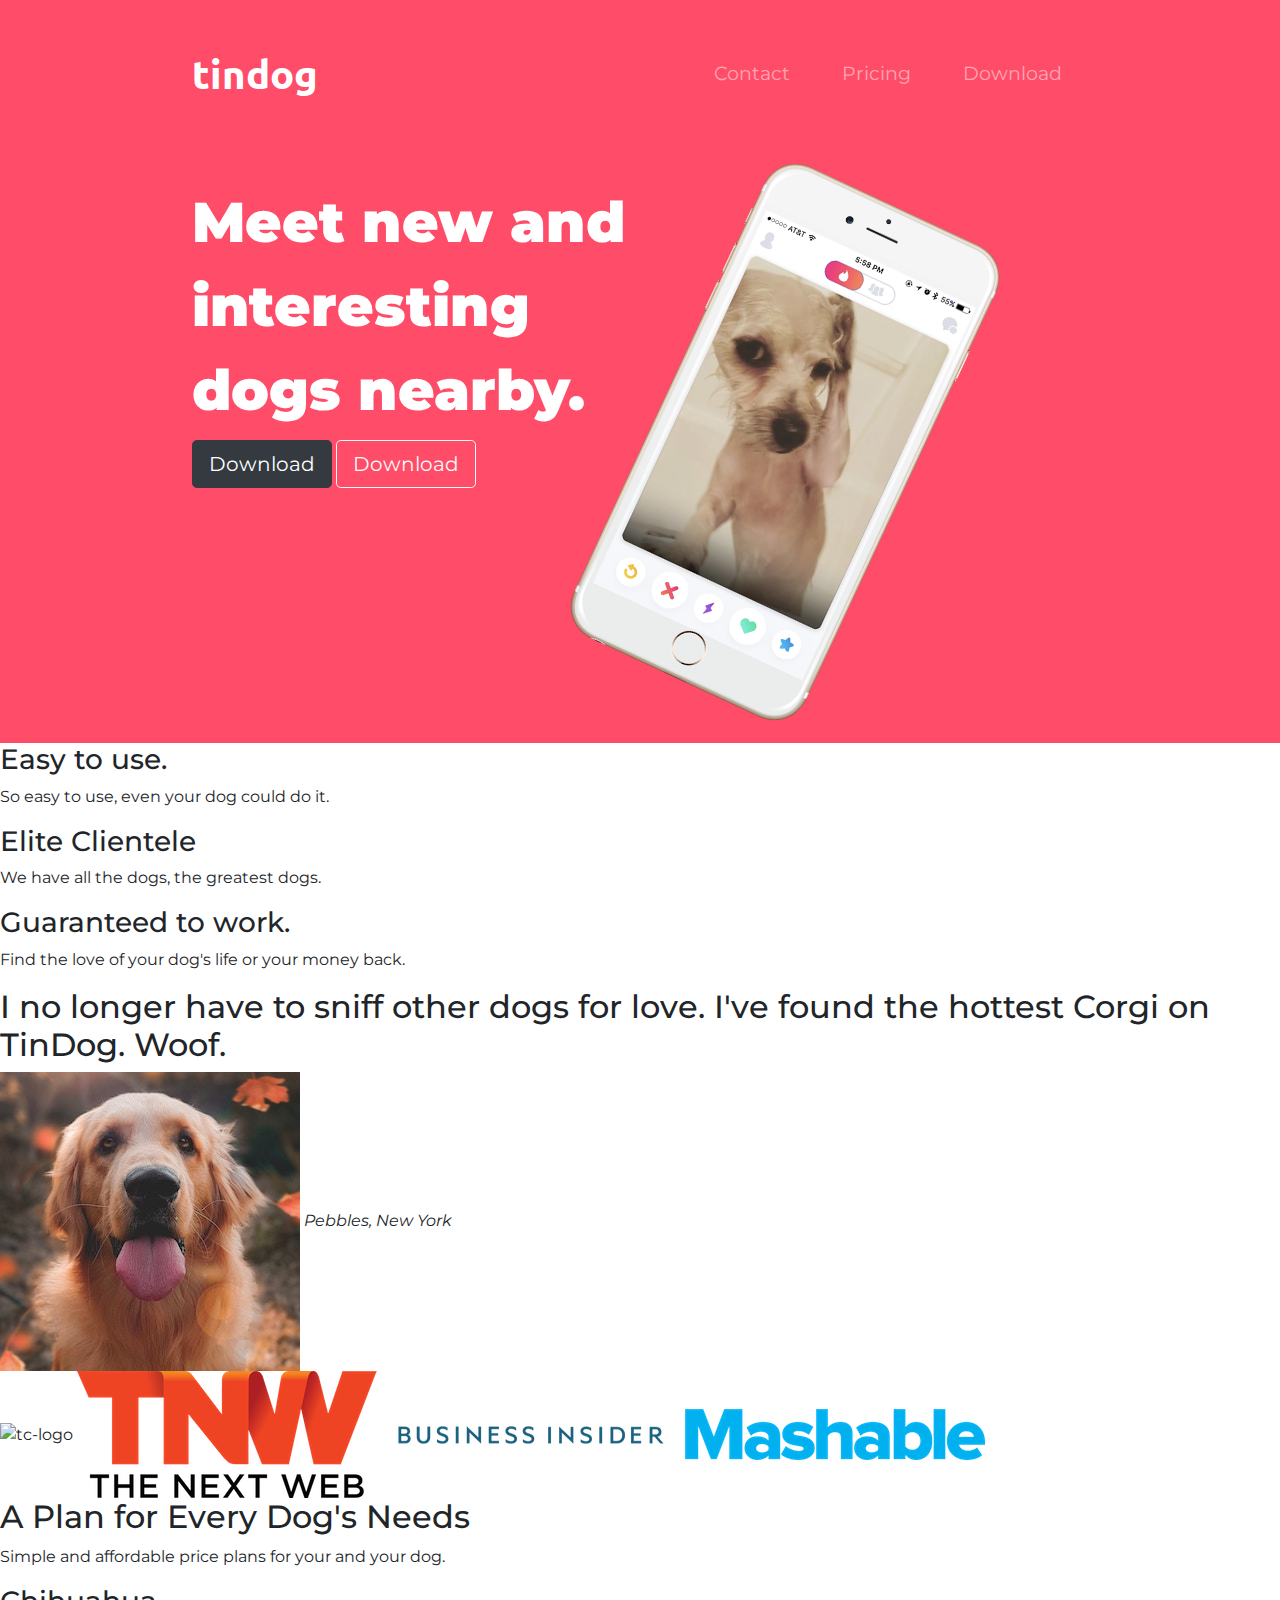
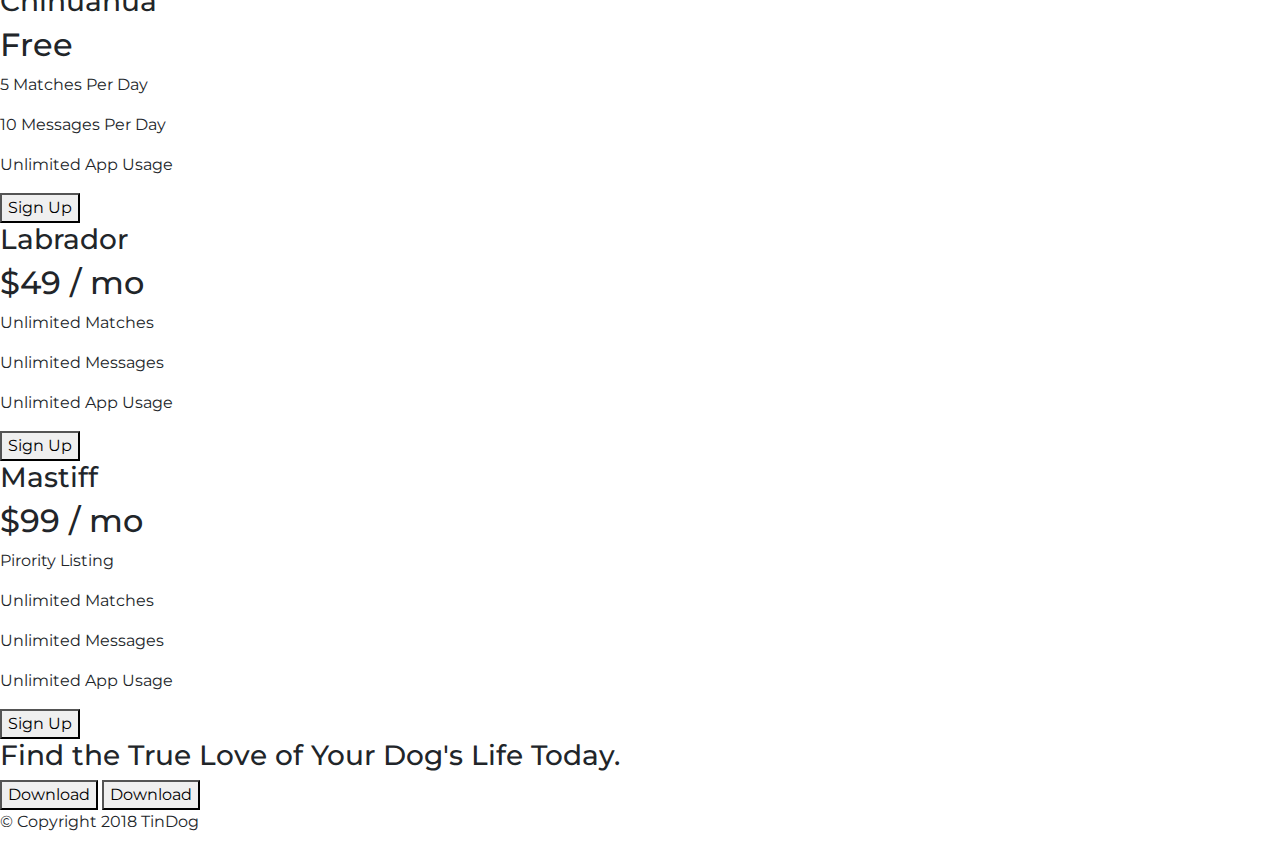
==== tindog/index.html @ 94c79034 "First commit for the tindog site using Bootstrap framework" ====
<!DOCTYPE html>
<html>

<head>
  <meta charset="utf-8">
  <title>TinDog</title>

  <!-- Stylesheets -->
  <link rel="stylesheet" href="https://maxcdn.bootstrapcdn.com/bootstrap/4.0.0/css/bootstrap.min.css" integrity="sha384-Gn5384xqQ1aoWXA+058RXPxPg6fy4IWvTNh0E263XmFcJlSAwiGgFAW/dAiS6JXm" crossorigin="anonymous">
  <script src="https://kit.fontawesome.com/a4118ad609.js" crossorigin="anonymous"></script>
  <link rel="stylesheet" href="css/styles.css">
  <link rel="preconnect" href="https://fonts.googleapis.com">
  <link rel="preconnect" href="https://fonts.gstatic.com" crossorigin>
  <link href="https://fonts.googleapis.com/css2?family=Montserrat:wght@100;400;900&family=Ubuntu:wght@300;500&display=swap" rel="stylesheet">

  <!-- Scripts -->
  <script src="https://code.jquery.com/jquery-3.2.1.slim.min.js" integrity="sha384-KJ3o2DKtIkvYIK3UENzmM7KCkRr/rE9/Qpg6aAZGJwFDMVNA/GpGFF93hXpG5KkN" crossorigin="anonymous"></script>
  <script src="https://cdnjs.cloudflare.com/ajax/libs/popper.js/1.12.9/umd/popper.min.js" integrity="sha384-ApNbgh9B+Y1QKtv3Rn7W3mgPxhU9K/ScQsAP7hUibX39j7fakFPskvXusvfa0b4Q" crossorigin="anonymous"></script>
  <script src="https://maxcdn.bootstrapcdn.com/bootstrap/4.0.0/js/bootstrap.min.js" integrity="sha384-JZR6Spejh4U02d8jOt6vLEHfe/JQGiRRSQQxSfFWpi1MquVdAyjUar5+76PVCmYl" crossorigin="anonymous"></script>
</head>

<body>


  <section id="title">
  <div class="container-fluid">
    <!-- Nav Bar -->
    <nav class="navbar navbar-expand-lg navbar-dark">
      <a class="navbar-brand" href="">tindog</a>
      <button class="navbar-toggler" type="button" data-toggle="collapse" data-target="#navbarSupportedContent" aria-controls="navbarSupportedContent" aria-expanded="false" aria-label="Toggle navigation">
        <span class="navbar-toggler-icon"></span>
      </button>
      <div class="collapse navbar-collapse" id="navbarSupportedContent">
        <ul class="navbar-nav ml-auto">
          <li class="nav-item">
            <a class="nav-link" href="">Contact</a>
          </li>
          <li class="nav-item">
            <a class="nav-link" href="">Pricing</a>
          </li>
          <li class="nav-item">
            <a class="nav-link" href="">Download</a>
          </li>
        </ul>
      </div>
    </nav>



    <!-- Title -->
    <div class="row">
      <div class="col-lg-6">
        <h1>Meet new and interesting dogs nearby.</h1>
        <button type="button" class="btn btn-dark btn-lg download-button"><i class="fab fa-apple"></i> Download</button>
        <button type="button" class="btn btn-outline-light btn-lg download-button"><i class="fab fa-google-play"></i> Download</button>
      </div>
      <div class="col-lg-6">
        <img class="title-img" src="images/iphone6.png" alt="iphone-mockup">
      </div>
    </div>
  </div>
</section>


  <!-- Features -->

  <section id="features">

    <h3>Easy to use.</h3>
    <p>So easy to use, even your dog could do it.</p>

    <h3>Elite Clientele</h3>
    <p>We have all the dogs, the greatest dogs.</p>

    <h3>Guaranteed to work.</h3>
    <p>Find the love of your dog's life or your money back.</p>

  </section>


  <!-- Testimonials -->

  <section id="testimonials">

    <h2>I no longer have to sniff other dogs for love. I've found the hottest Corgi on TinDog. Woof.</h2>
    <img src="images/dog-img.jpg" alt="dog-profile">
    <em>Pebbles, New York</em>

    <!-- <h2 class="testimonial-text">My dog used to be so lonely, but with TinDog's help, they've found the love of their life. I think.</h2>
    <img class="testimonial-image" src="images/lady-img.jpg" alt="lady-profile">
    <em>Beverly, Illinois</em> -->

  </section>


  <!-- Press -->

  <section id="press">
    <img src="images/techcrunch.png" alt="tc-logo">
    <img src="images/tnw.png" alt="tnw-logo">
    <img src="images/bizinsider.png" alt="biz-insider-logo">
    <img src="images/mashable.png" alt="mashable-logo">

  </section>


  <!-- Pricing -->

  <section id="pricing">

    <h2>A Plan for Every Dog's Needs</h2>
    <p>Simple and affordable price plans for your and your dog.</p>


    <h3>Chihuahua</h3>
    <h2>Free</h2>
    <p>5 Matches Per Day</p>
    <p>10 Messages Per Day</p>
    <p>Unlimited App Usage</p>
    <button type="button">Sign Up</button>


    <h3>Labrador</h3>
    <h2>$49 / mo</h2>
    <p>Unlimited Matches</p>
    <p>Unlimited Messages</p>
    <p>Unlimited App Usage</p>
    <button type="button">Sign Up</button>


    <h3>Mastiff</h3>
    <h2>$99 / mo</h2>
    <p>Pirority Listing</p>
    <p>Unlimited Matches</p>
    <p>Unlimited Messages</p>
    <p>Unlimited App Usage</p>
    <button type="button">Sign Up</button>

  </section>


  <!-- Call to Action -->

  <section id="cta">

    <h3>Find the True Love of Your Dog's Life Today.</h3>
    <button type="button">Download</button>
    <button type="button">Download</button>

  </section>


  <!-- Footer -->

  <footer id="footer">

    <p>© Copyright 2018 TinDog</p>

  </footer>


</body>

</html>
---- tindog/css/styles.css ----
body {
  font-family: "Montserrat";
}

h1 {
  font-family: "Montserrat";
  font-size: 3.5rem;
  line-height: 1.5;
  font-weight: 900;
}

.container-fluid {
  padding: 3% 15%;
}

#title {
  background-color: #FF4C68;
  color: #fff;
}

/* Navigation Bar */
.navbar {
  padding: 0 0 4.5rem;
}

.navbar-brand {
  font-family: "Ubuntu";
  font-size: 2.5rem;
  font-weight: bold;
}

.nav-item {
  padding: 0 18px;
}

.nav-link {
  font-family: "Montserrat";
  font-weight: light;
  font-size: 1.2rem;
}

/* Download Buttons */
.download-button {
  margin: 5% 3% 5% 0;
}

/* Title Image */
.title-img {
  width: 60%;
  transform: rotate(25deg);
}
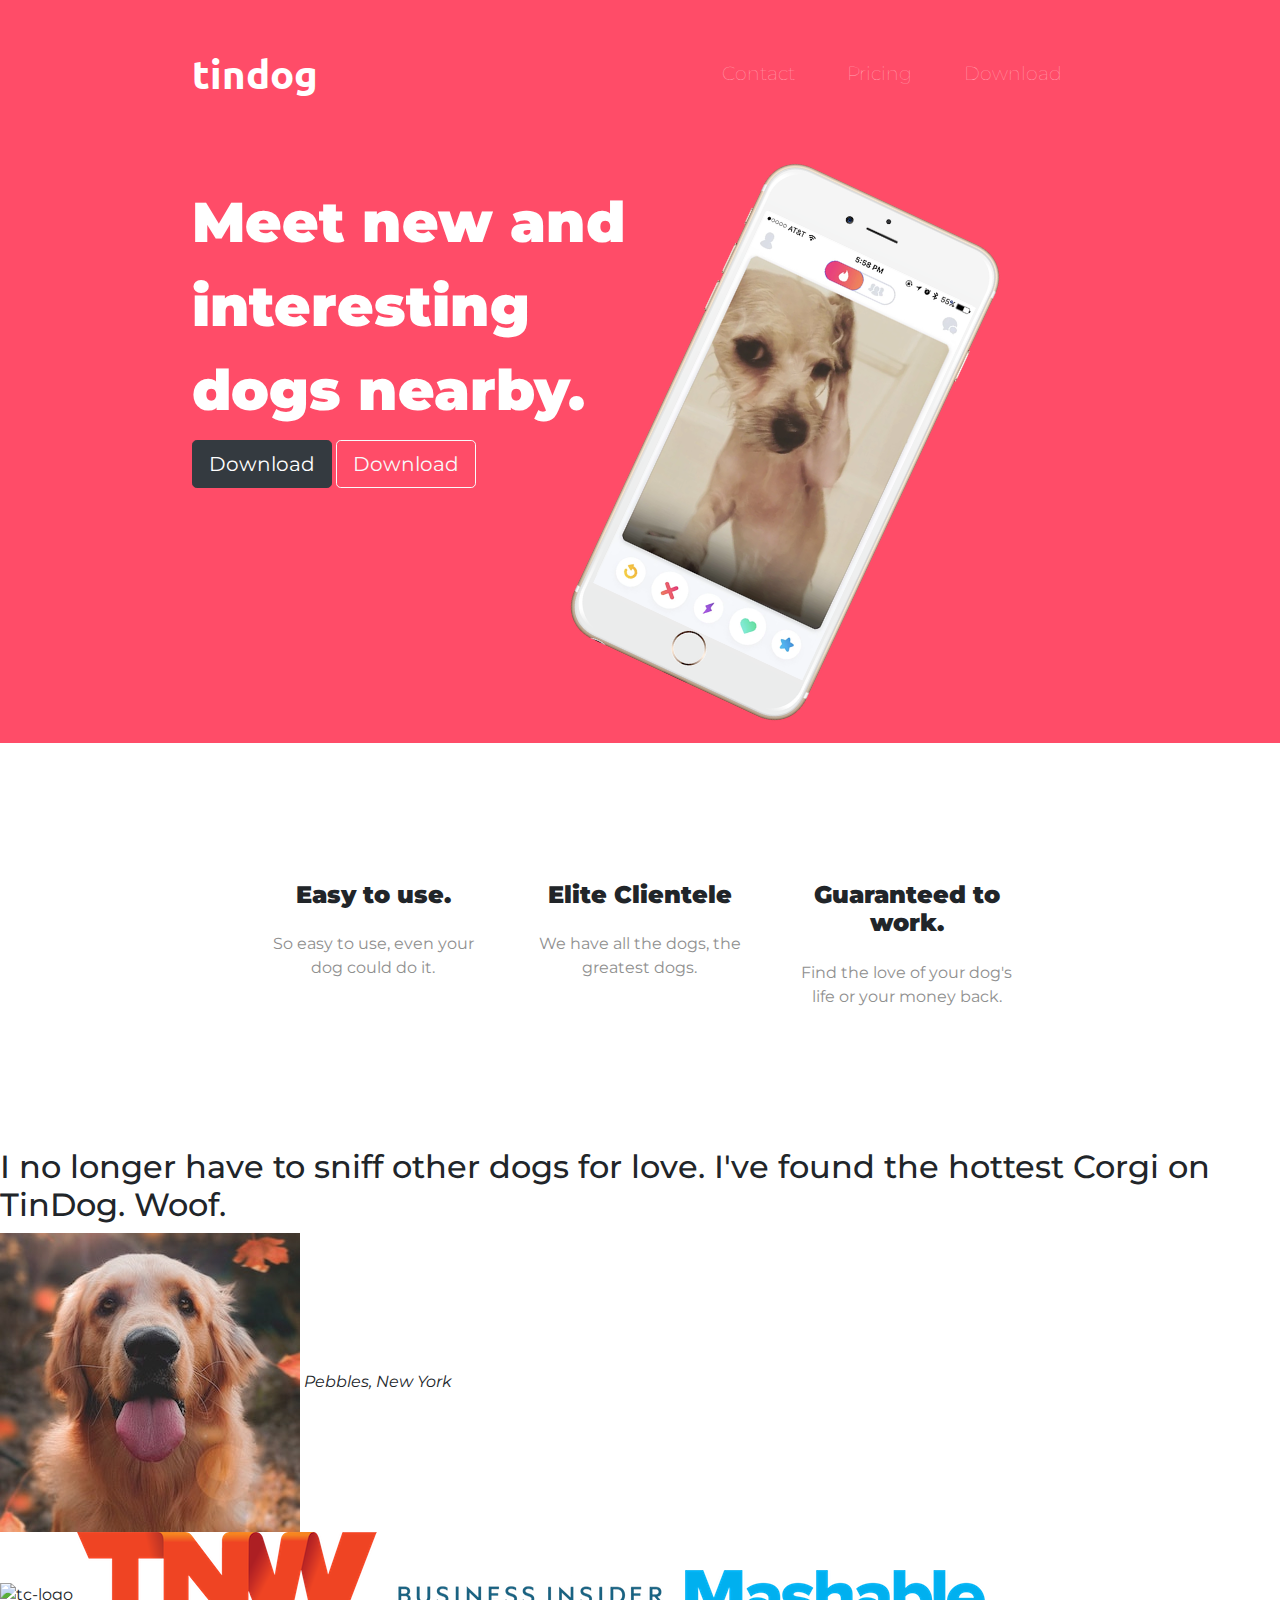
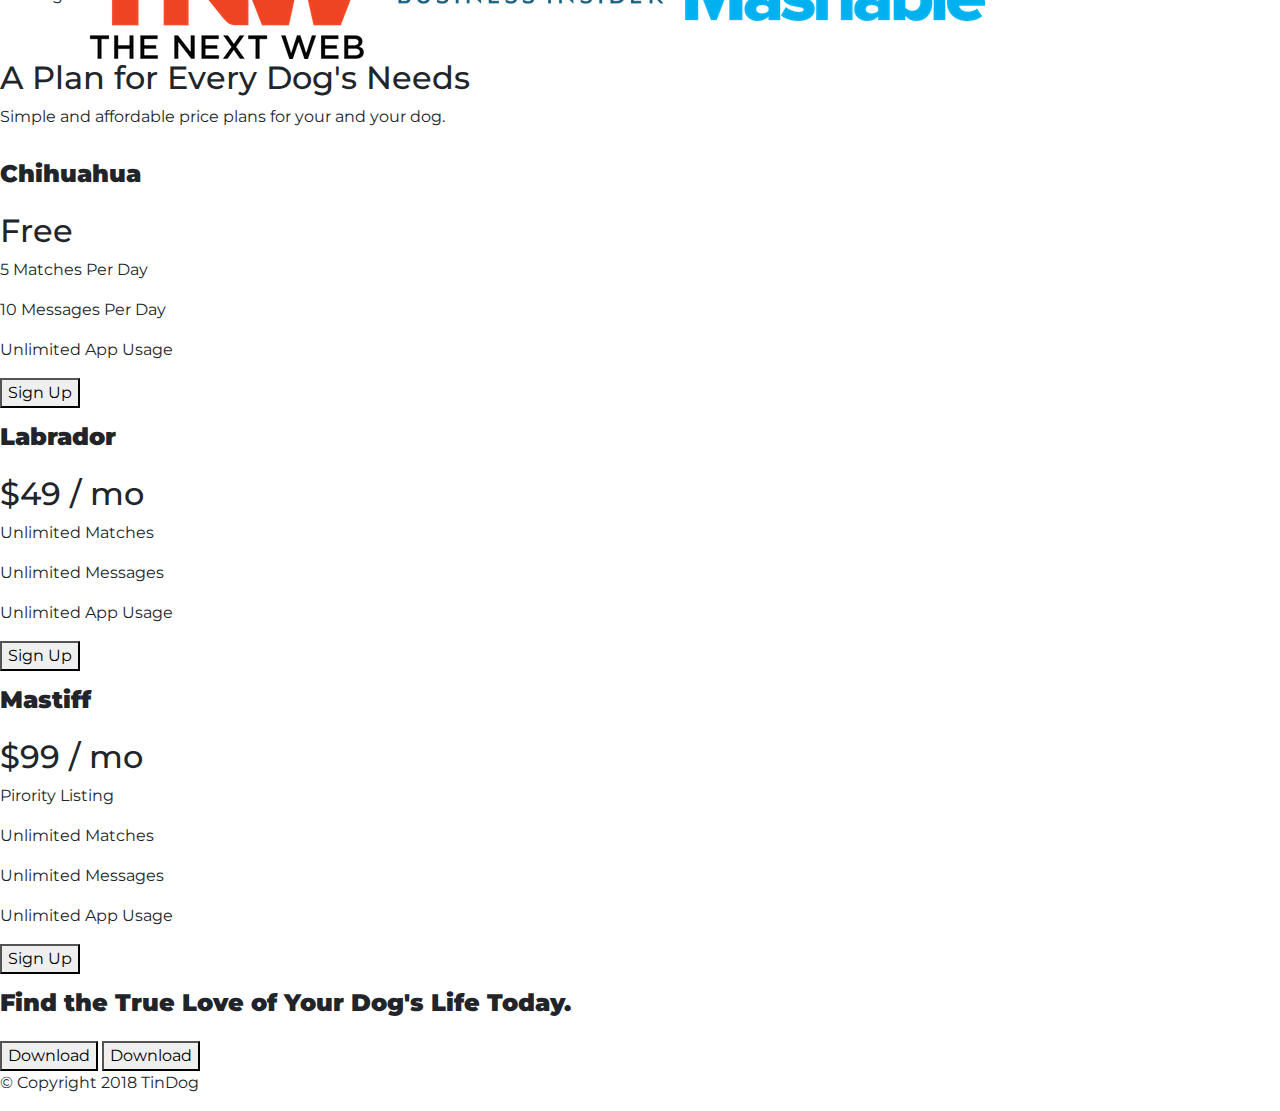
==== commit df041182: "Finishing up Bootstrap Beginner module" ====
--- a/tindog/index.html
+++ b/tindog/index.html
@@ -65,16 +65,29 @@
   <!-- Features -->
 
   <section id="features">
+    <div class="container-fluid">
+      
+      <div class="row">
+        <div class="feature-box col-lg-4">
+          <i class="fas fa-check-circle icon"></i>
+          <h3>Easy to use.</h3>
+          <p class="features-p">So easy to use, even your dog could do it.</p>
+        </div>
 
-    <h3>Easy to use.</h3>
-    <p>So easy to use, even your dog could do it.</p>
+        <div class="feature-box col-lg-4">
+          <i class="fas fa-bullseye icon"></i>
+          <h3>Elite Clientele</h3>
+          <p class="features-p">We have all the dogs, the greatest dogs.</p>
+        </div>
 
-    <h3>Elite Clientele</h3>
-    <p>We have all the dogs, the greatest dogs.</p>
-
-    <h3>Guaranteed to work.</h3>
-    <p>Find the love of your dog's life or your money back.</p>
-
+        <div class="feature-box col-lg-4 ">
+          <i class="fas fa-heart icon"></i>
+          <h3>Guaranteed to work.</h3>
+          <p class="features-p">Find the love of your dog's life or your money back.</p>
+        </div>
+        
+      </div>
+    </div>
   </section>
 
 
--- a/tindog/css/styles.css
+++ b/tindog/css/styles.css
@@ -7,6 +7,31 @@
   font-size: 3.5rem;
   line-height: 1.5;
   font-weight: 900;
+}
+
+h3 {
+  font-family: "Montserrat";
+  font-size: 1.5rem;
+  padding: 15px 0;
+  font-weight: 900;
+}
+
+.feature-box {
+  text-align: center;
+}
+
+.features-p {
+  color: #8f8f8f;
+}
+
+.icon {
+  font-size: 4rem;
+  color: #EF8172;
+  padding: 0;
+}
+
+.icon:hover {
+  color: #FF4C68;
 }
 
 .container-fluid {
@@ -35,7 +60,7 @@
 
 .nav-link {
   font-family: "Montserrat";
-  font-weight: light;
+  font-weight: 100;
   font-size: 1.2rem;
 }
 
@@ -49,3 +74,9 @@
   width: 60%;
   transform: rotate(25deg);
 }
+
+/* Features Section */
+
+#features {
+  padding: 7% 7%;
+}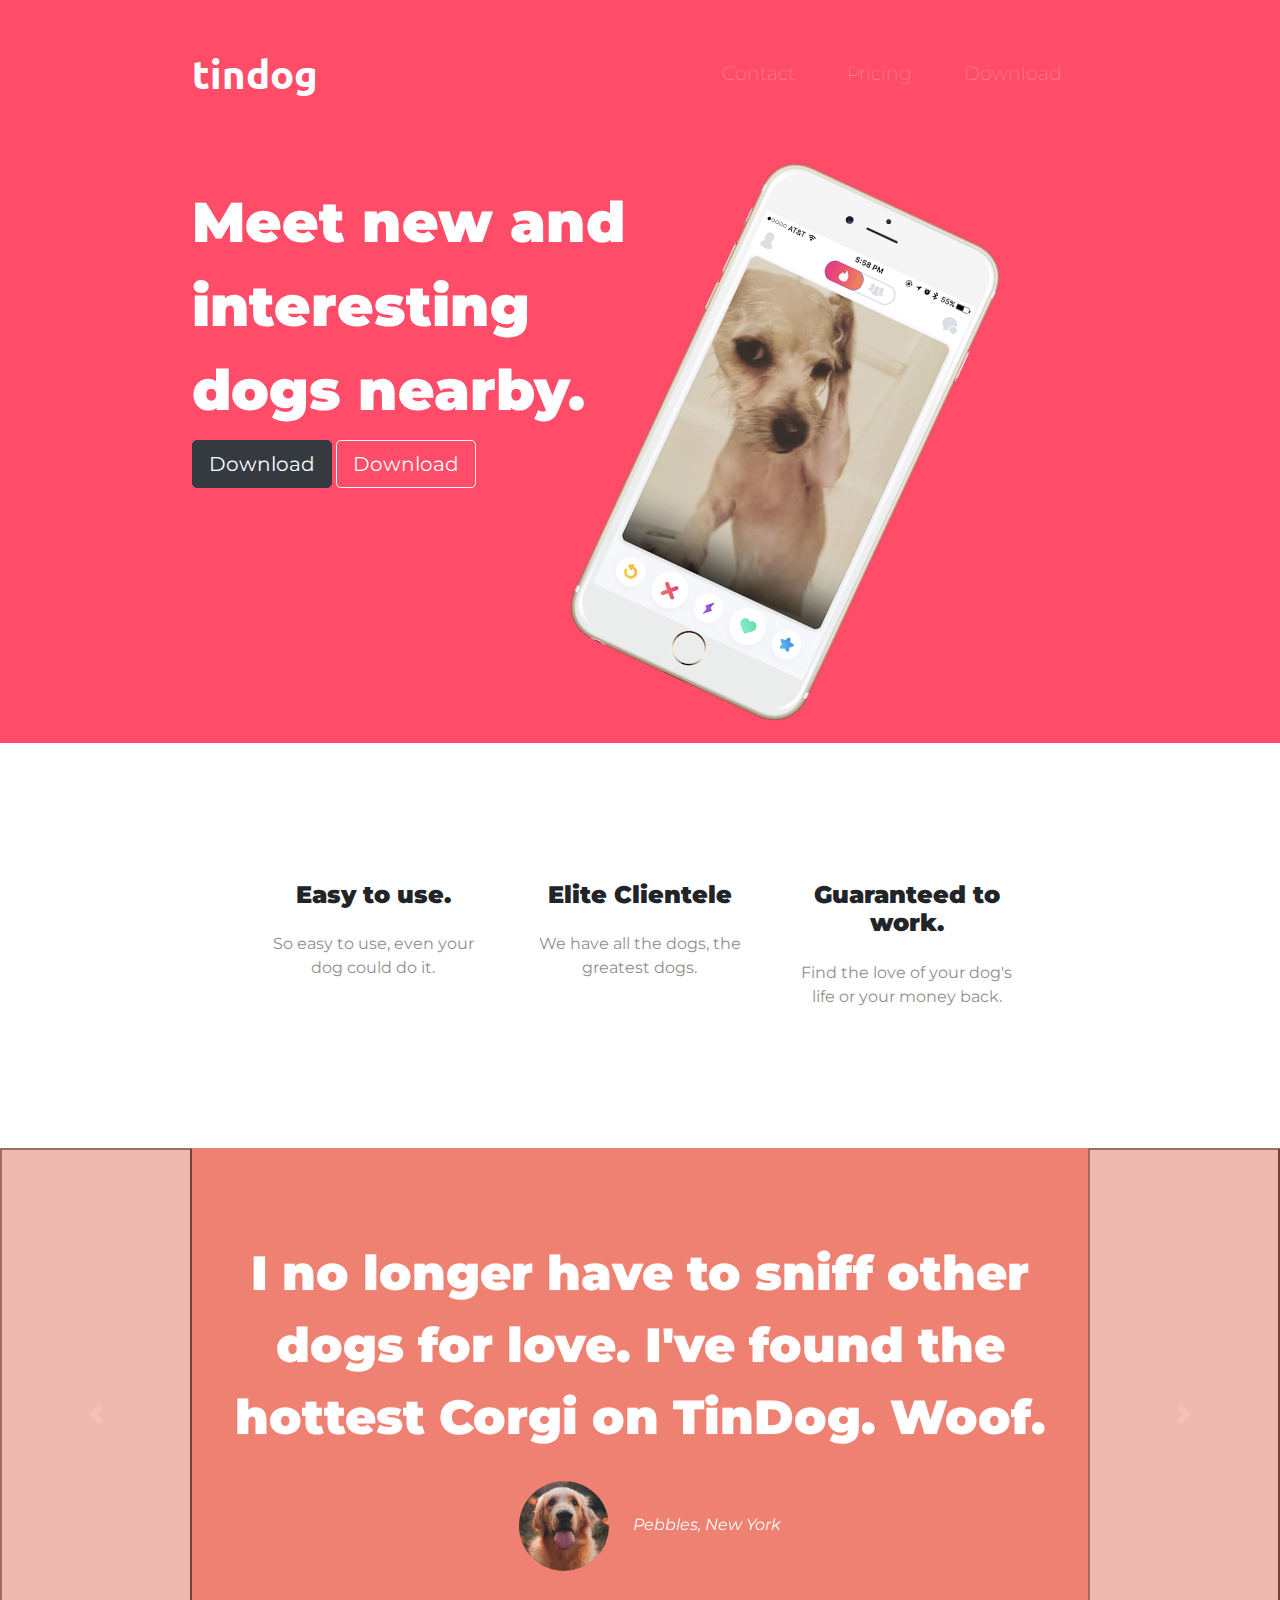
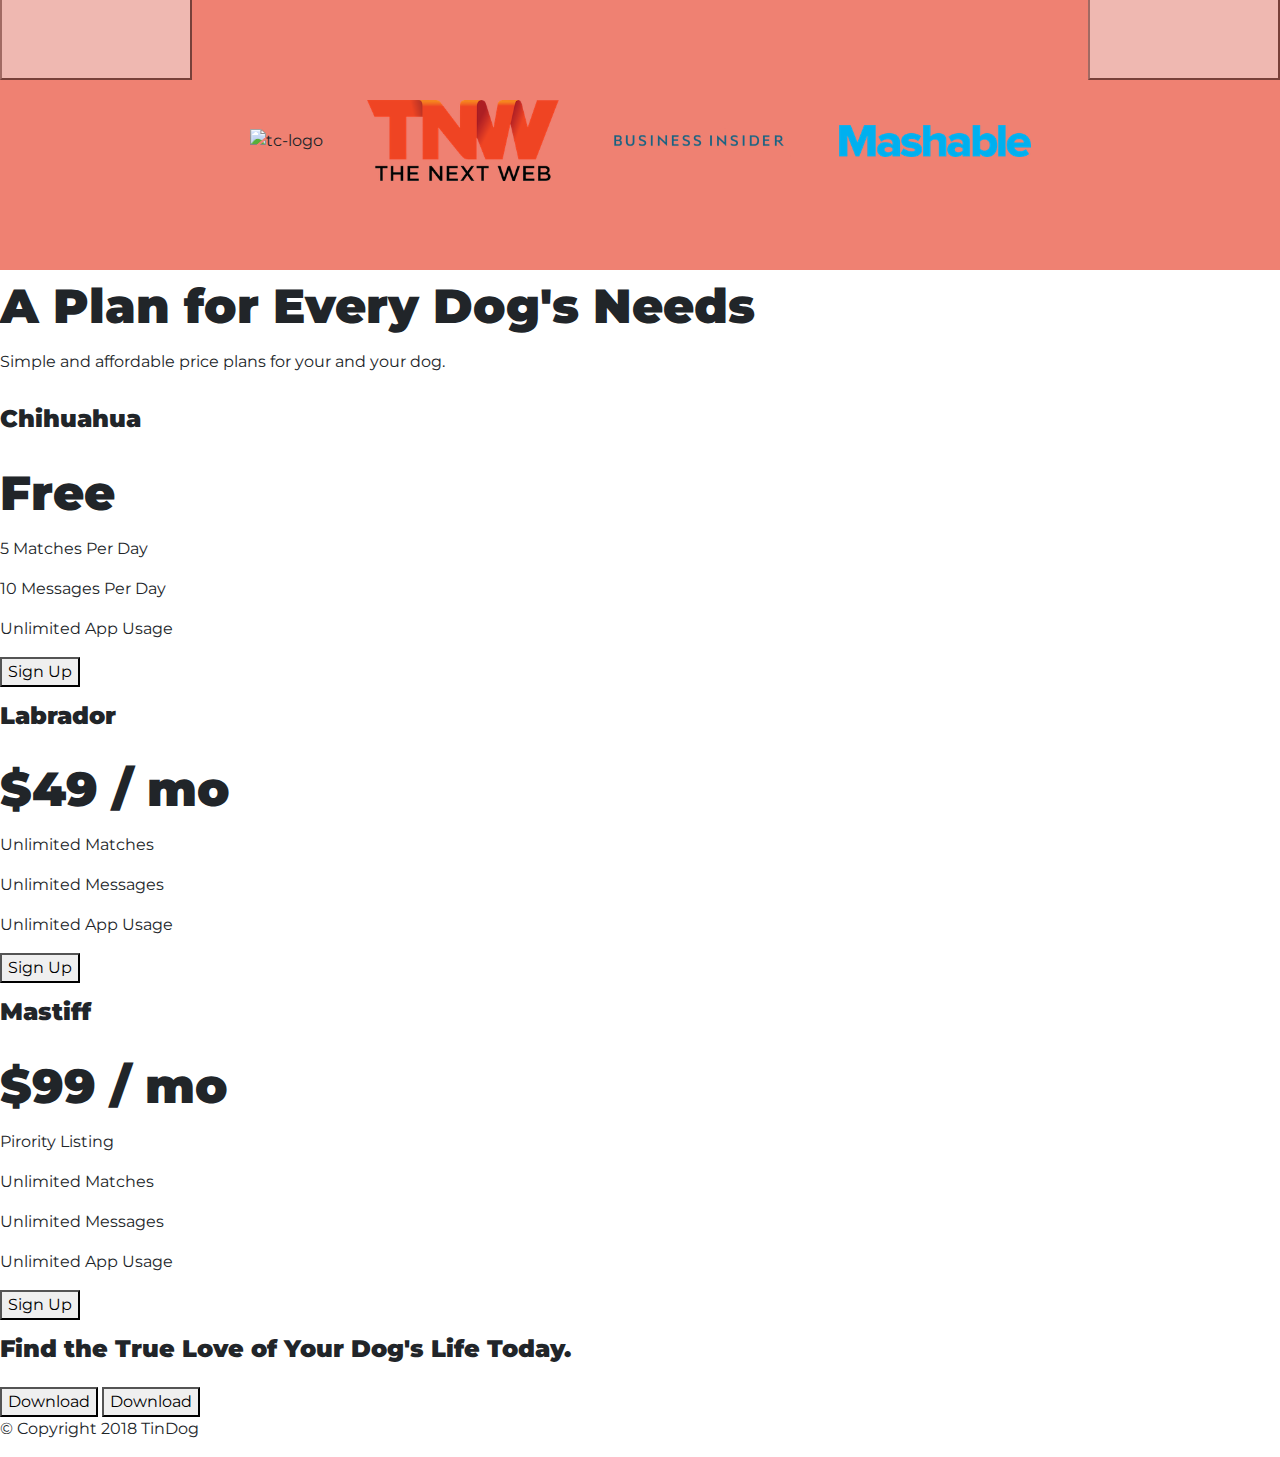
==== commit 73672f24: "Working on the carousel component" ====
--- a/tindog/index.html
+++ b/tindog/index.html
@@ -95,13 +95,29 @@
 
   <section id="testimonials">
 
-    <h2>I no longer have to sniff other dogs for love. I've found the hottest Corgi on TinDog. Woof.</h2>
-    <img src="images/dog-img.jpg" alt="dog-profile">
-    <em>Pebbles, New York</em>
+    <div id="testimonial-carousel" class="carousel slide carousel-dark" data-bs-ride="false">
+      <div class="carousel-inner">
+        <div class="carousel-item active">
+          <h2>I no longer have to sniff other dogs for love. I've found the hottest Corgi on TinDog. Woof.</h2>
+          <img class="testimonials-img" src="images/dog-img.jpg" alt="dog-profile">
+          <em>Pebbles, New York</em>      
+        </div>
+        <div class="carousel-item" >
+          <h2 class="testimonial-text">My dog used to be so lonely, but with TinDog's help, they've found the love of their life. I think.</h2>
+          <img class="testimonial-image" src="images/lady-img.jpg" alt="lady-profile">
+          <em>Beverly, Illinois</em>
+        </div>
+      </div>
+      <button class="carousel-control-prev" type="button" data-bs-target="#testimonial-carousel" data-bs-slide="prev">
+        <span class="carousel-control-prev-icon"></span>
+      </button>
+      <button class="carousel-control-next" type="button" data-bs-target="#testimonial-carousel" data-bs-slide="next">
+        <span class="carousel-control-next-icon"></span>
+      </button>
+    </div>
 
-    <!-- <h2 class="testimonial-text">My dog used to be so lonely, but with TinDog's help, they've found the love of their life. I think.</h2>
-    <img class="testimonial-image" src="images/lady-img.jpg" alt="lady-profile">
-    <em>Beverly, Illinois</em> -->
+
+    
 
   </section>
 
@@ -109,10 +125,10 @@
   <!-- Press -->
 
   <section id="press">
-    <img src="images/techcrunch.png" alt="tc-logo">
-    <img src="images/tnw.png" alt="tnw-logo">
-    <img src="images/bizinsider.png" alt="biz-insider-logo">
-    <img src="images/mashable.png" alt="mashable-logo">
+    <img class="press-logo" src="images/techcrunch.png" alt="tc-logo">
+    <img class="press-logo" src="images/tnw.png" alt="tnw-logo">
+    <img class="press-logo" src="images/bizinsider.png" alt="biz-insider-logo">
+    <img class="press-logo" src="images/mashable.png" alt="mashable-logo">
 
   </section>
 
--- a/tindog/css/styles.css
+++ b/tindog/css/styles.css
@@ -5,6 +5,13 @@
 h1 {
   font-family: "Montserrat";
   font-size: 3.5rem;
+  line-height: 1.5;
+  font-weight: 900;
+}
+
+h2 {
+  font-family: "Montserrat";
+  font-size: 3rem;
   line-height: 1.5;
   font-weight: 900;
 }
@@ -79,4 +86,35 @@
 
 #features {
   padding: 7% 7%;
+}
+
+/* Testimonials Section */
+
+#testimonials {
+  text-align: center;
+  background-color:#EF8172;
+  color: #fff;
+}
+
+.testimonials-img {
+  width: 10%;
+  border-radius: 100%;
+  margin: 20px;
+}
+
+.carousel-item {
+  padding: 7% 15%;
+}
+
+/* Press Section */
+
+#press {
+  background-color: #EF8172;
+  text-align: center;
+  padding-bottom: 3%;
+}
+
+.press-logo {
+  width: 15%;
+  margin: 20px 20px 50px;
 }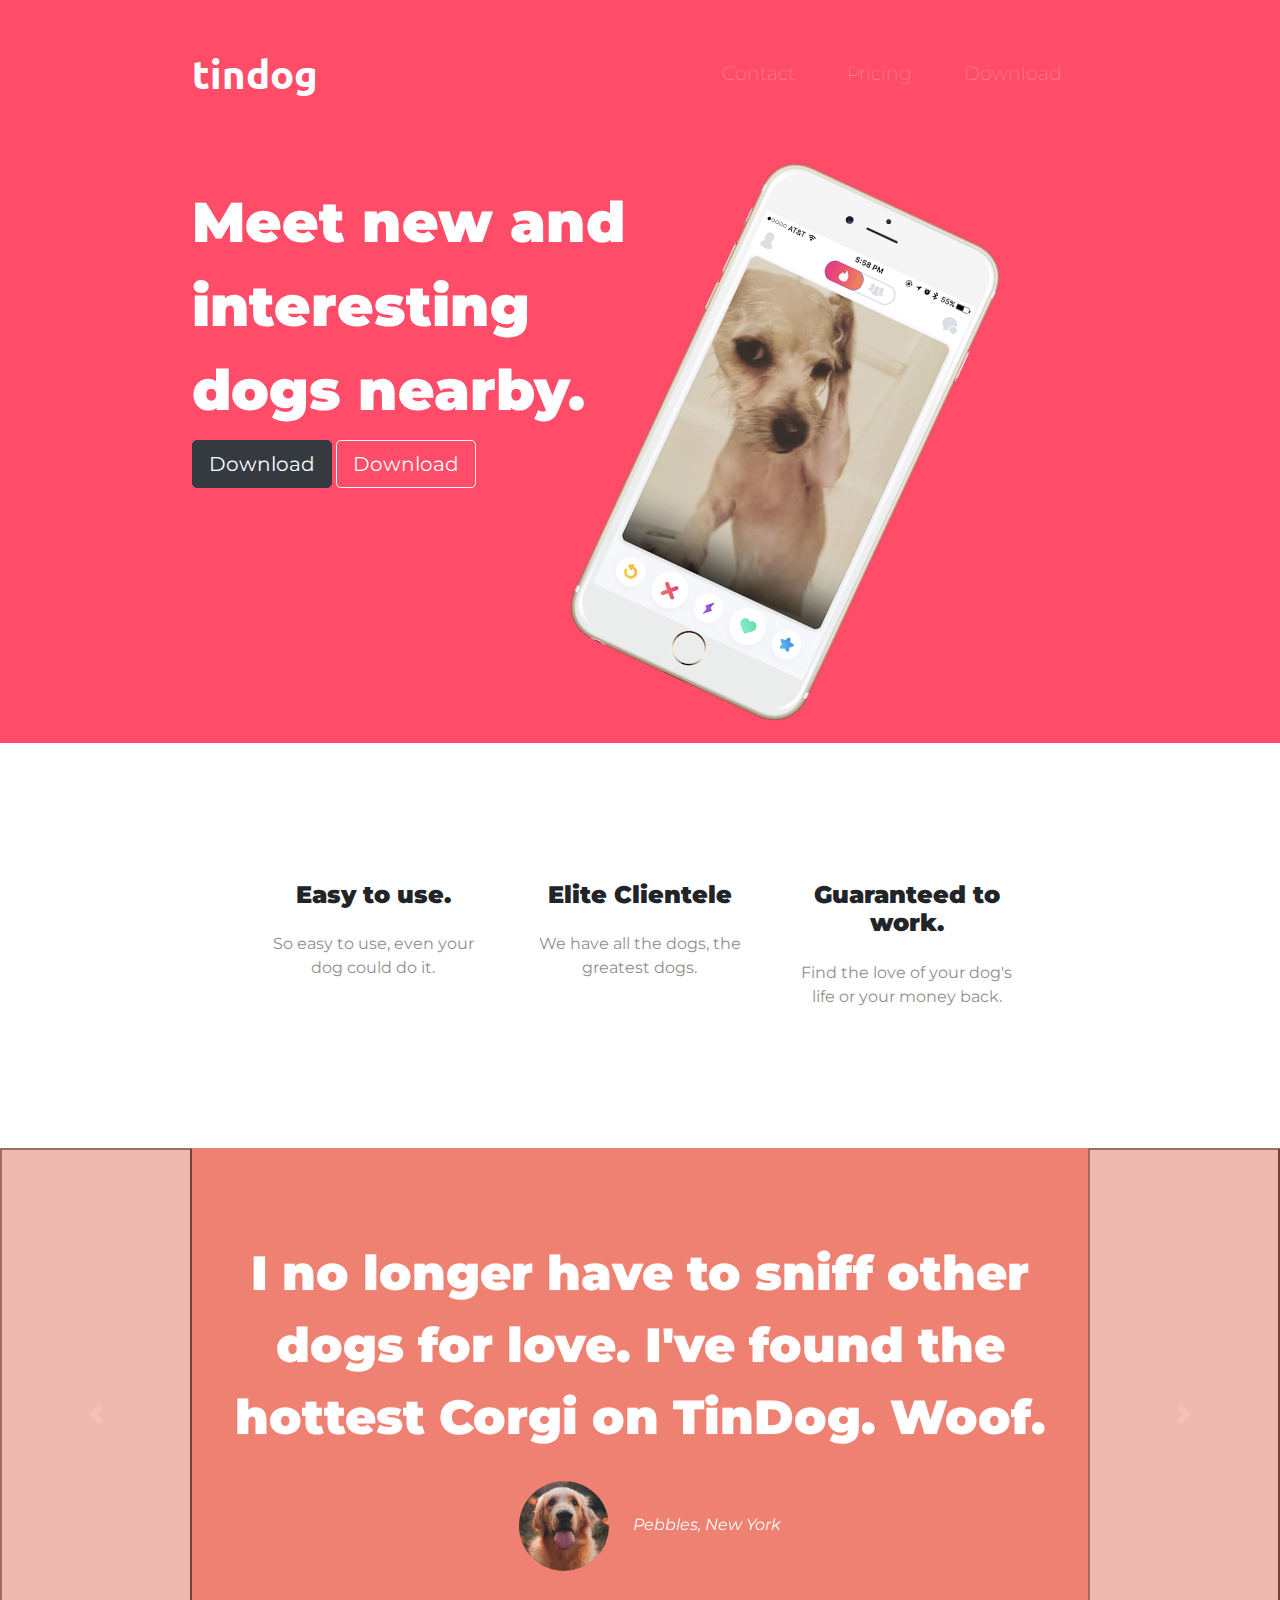
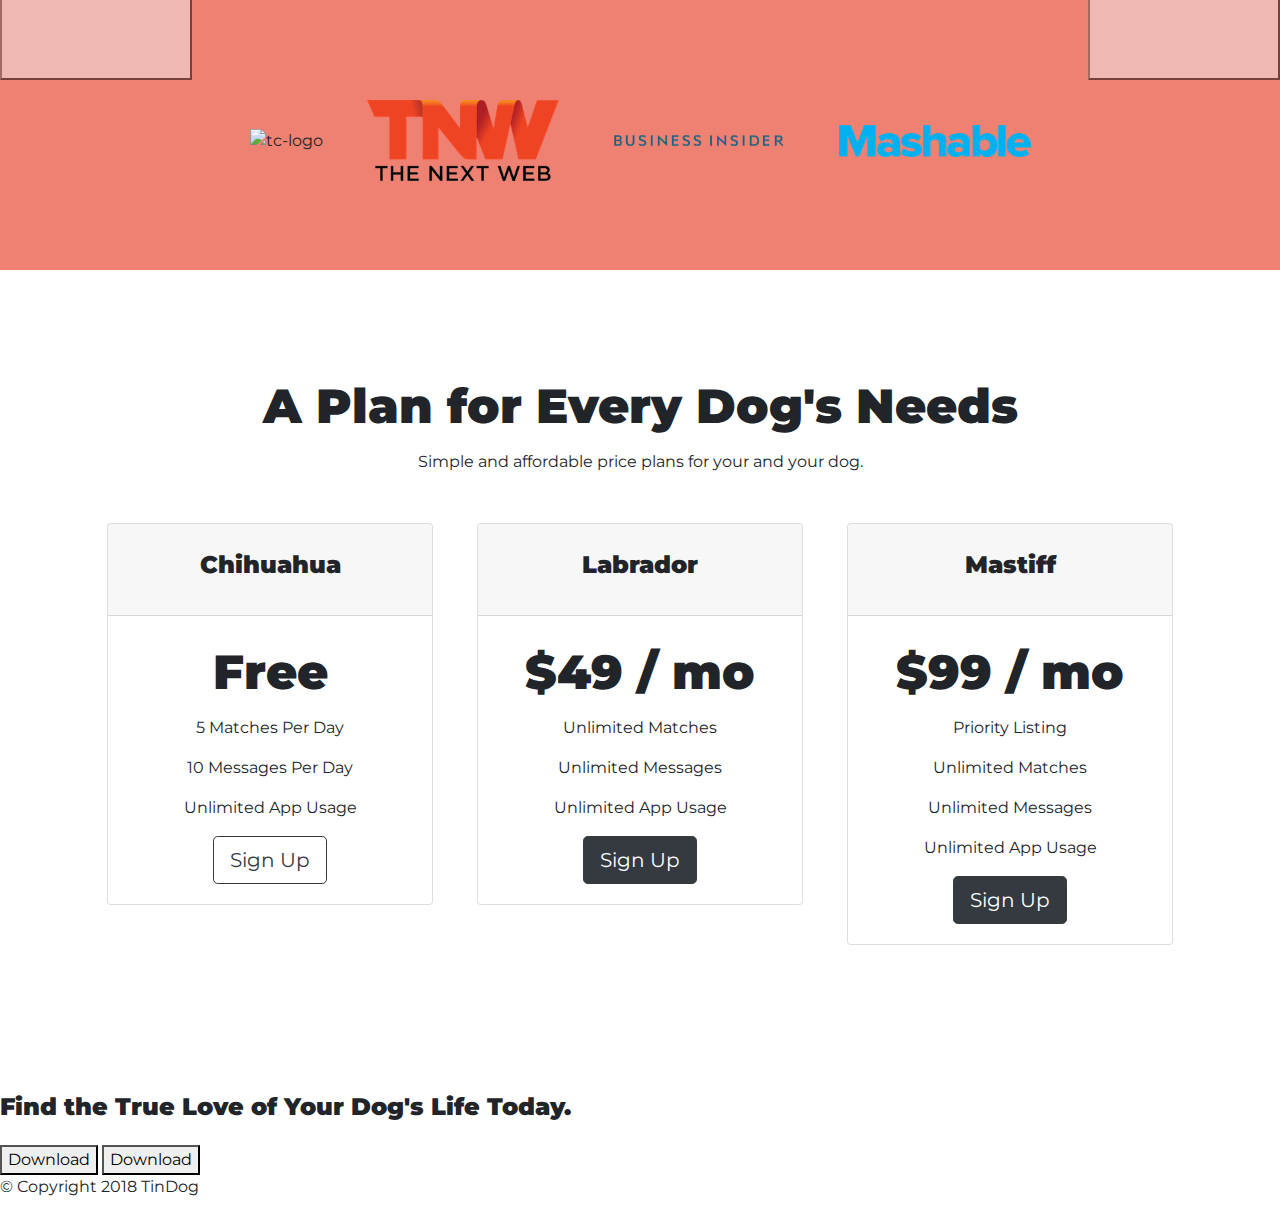
==== commit 166dde85: "Using the Bootstrap card component" ====
--- a/tindog/index.html
+++ b/tindog/index.html
@@ -139,31 +139,54 @@
 
     <h2>A Plan for Every Dog's Needs</h2>
     <p>Simple and affordable price plans for your and your dog.</p>
-
-
-    <h3>Chihuahua</h3>
-    <h2>Free</h2>
-    <p>5 Matches Per Day</p>
-    <p>10 Messages Per Day</p>
-    <p>Unlimited App Usage</p>
-    <button type="button">Sign Up</button>
-
-
-    <h3>Labrador</h3>
-    <h2>$49 / mo</h2>
-    <p>Unlimited Matches</p>
-    <p>Unlimited Messages</p>
-    <p>Unlimited App Usage</p>
-    <button type="button">Sign Up</button>
-
-
-    <h3>Mastiff</h3>
-    <h2>$99 / mo</h2>
-    <p>Pirority Listing</p>
-    <p>Unlimited Matches</p>
-    <p>Unlimited Messages</p>
-    <p>Unlimited App Usage</p>
-    <button type="button">Sign Up</button>
+    
+    <div class="row">
+      <div class="pricing-column col-lg-4 col-md-6">
+      <div class="card">
+        <div class="card-header">
+          <h3>Chihuahua</h3>
+        </div>
+        <div class="card-body">
+          <h2>Free</h2>
+          <p>5 Matches Per Day</p>
+          <p>10 Messages Per Day</p>
+          <p>Unlimited App Usage</p>
+          <button class="btn btn-lg btn block btn-outline-dark" type="button">Sign Up</button>
+        </div>
+      </div>
+    </div>
+
+    <div class="pricing-column col-lg-4 col-md-6">
+      <div class="card">
+        <div class="card-header">
+          <h3>Labrador</h3>
+        </div>
+        <div class="card-body">
+          <h2>$49 / mo</h2>
+          <p>Unlimited Matches</p>
+          <p>Unlimited Messages</p>
+          <p>Unlimited App Usage</p>
+          <button class="btn btn-lg btn block btn-dark" type="button">Sign Up</button>
+        </div>
+      </div>
+    </div>
+
+    <div class="pricing-column col-lg-4">
+      <div class="card">
+        <div class="card-header">
+          <h3>Mastiff</h3>
+        </div>
+        <div class="card-body">
+          <h2>$99 / mo</h2>
+          <p>Priority Listing</p>
+          <p>Unlimited Matches</p>
+          <p>Unlimited Messages</p>
+          <p>Unlimited App Usage</p>
+          <button class="btn btn-lg btn block btn-dark" type="button">Sign Up</button>
+        </div>
+      </div>
+    </div>
+
 
   </section>
 
--- a/tindog/css/styles.css
+++ b/tindog/css/styles.css
@@ -117,4 +117,15 @@
 .press-logo {
   width: 15%;
   margin: 20px 20px 50px;
+}
+
+/* Pricing Section */
+
+#pricing {
+  padding: 100px;
+  text-align: center;
+}
+
+.pricing-column {
+  padding: 3% 2%;
 }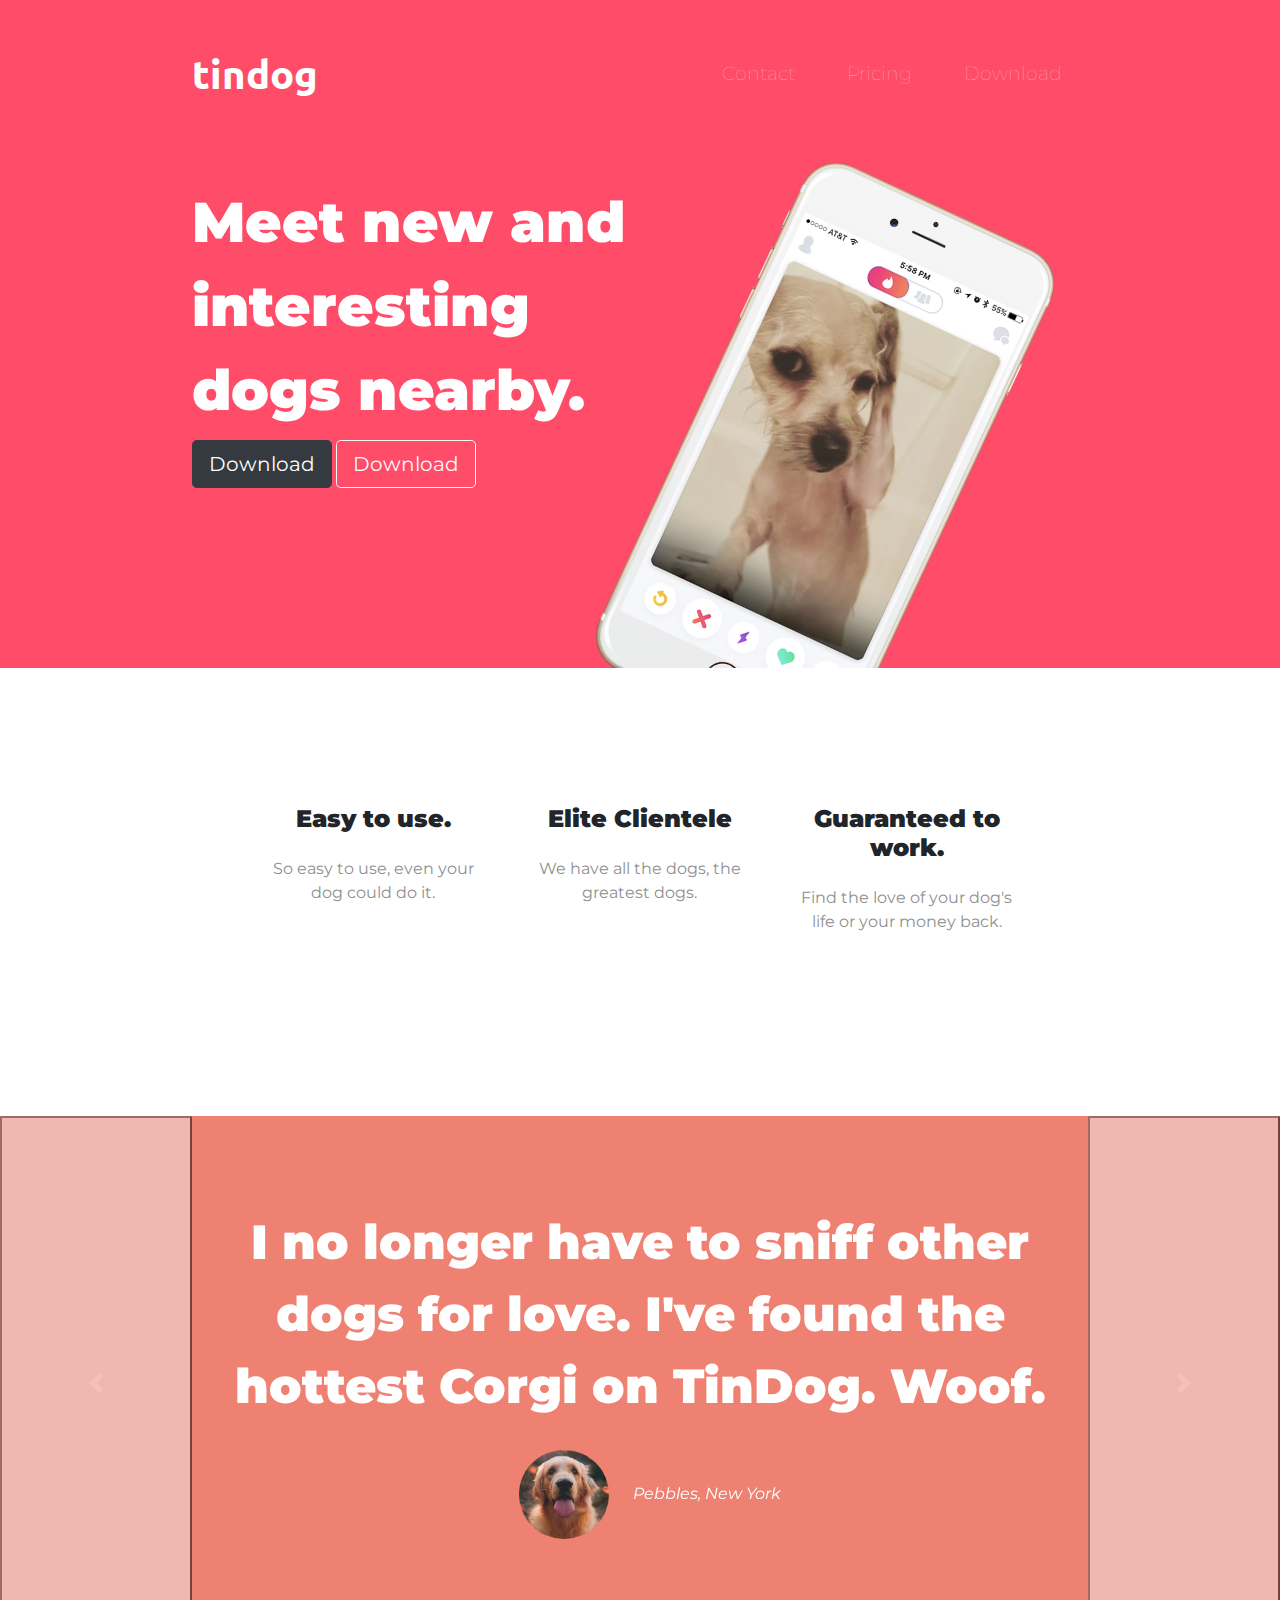
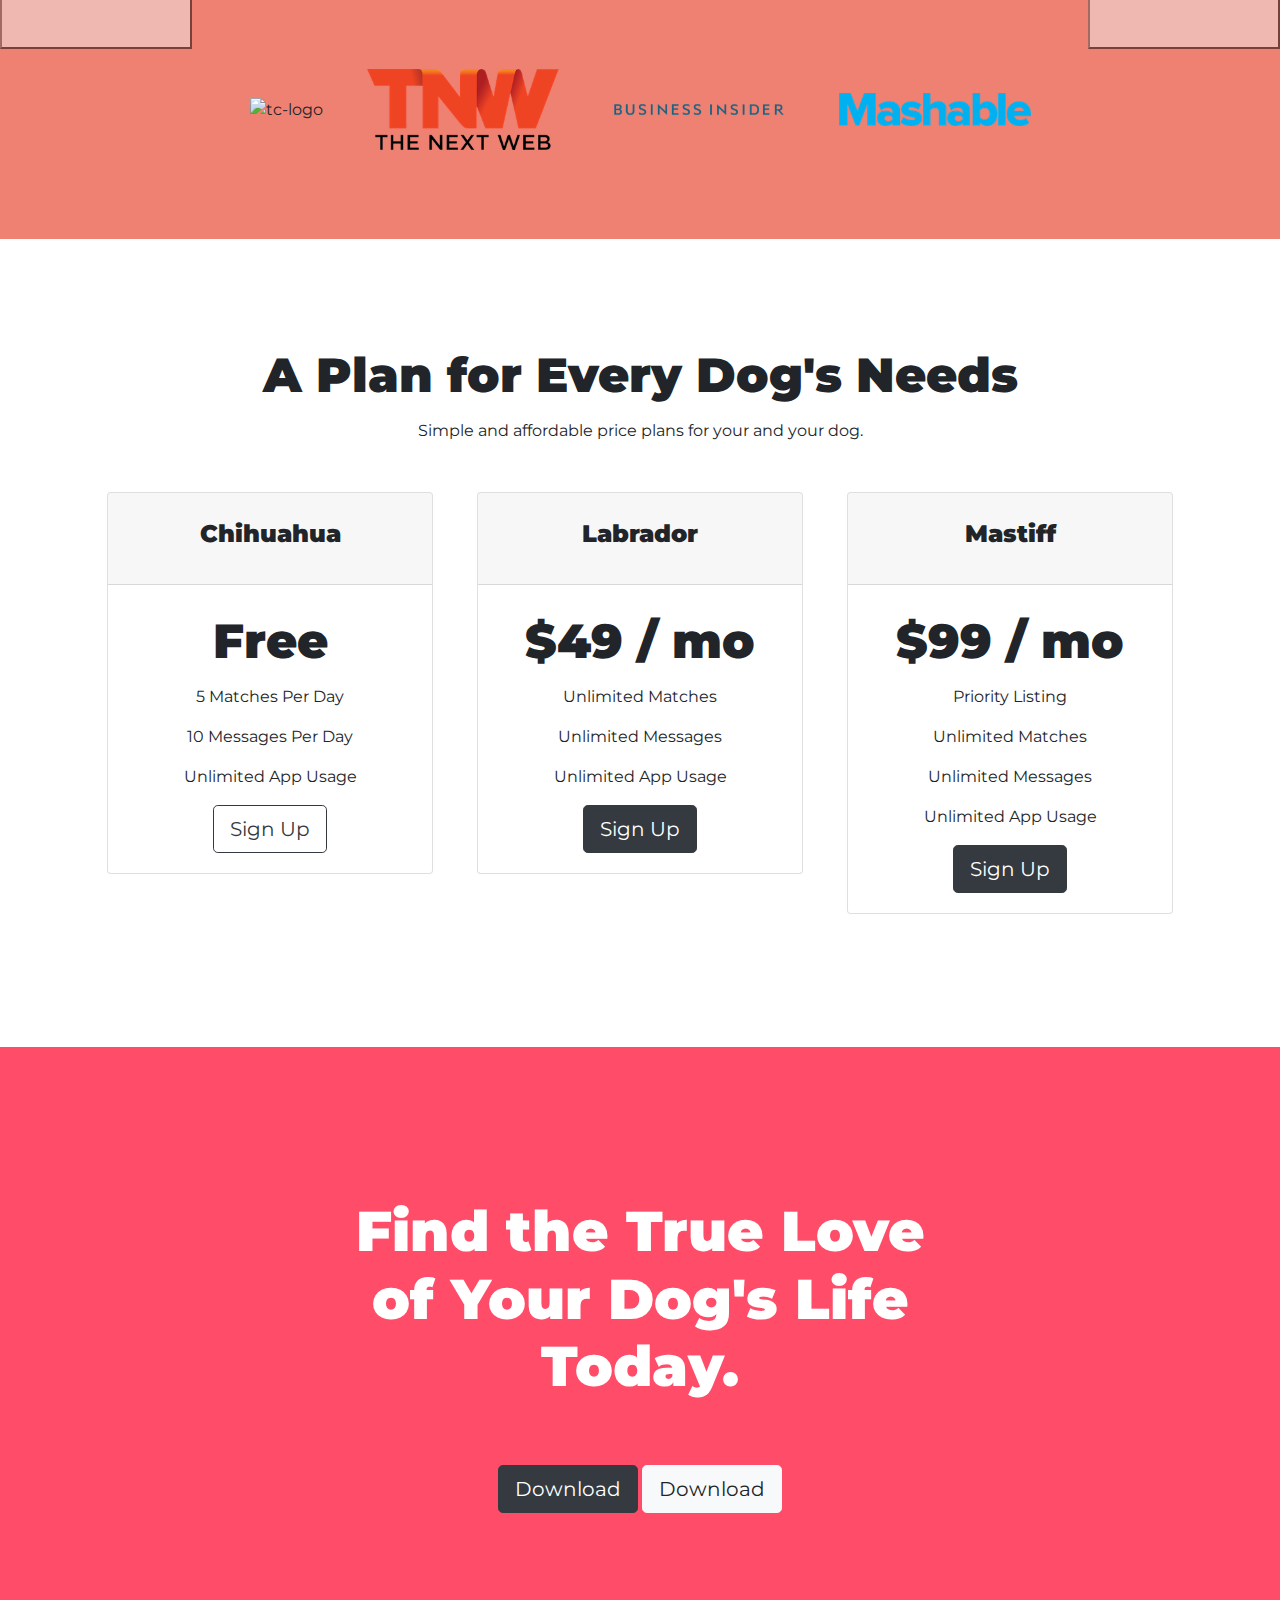
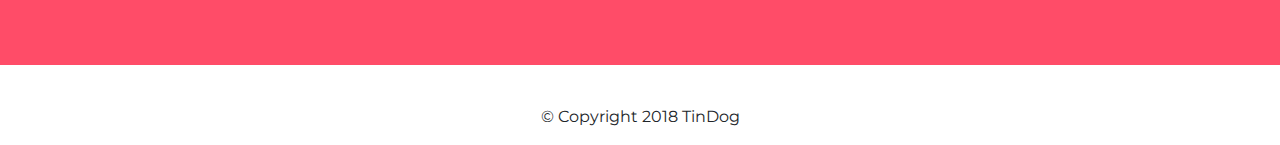
==== commit acead116: "Finishing up Tindog" ====
--- a/tindog/index.html
+++ b/tindog/index.html
@@ -33,13 +33,13 @@
       <div class="collapse navbar-collapse" id="navbarSupportedContent">
         <ul class="navbar-nav ml-auto">
           <li class="nav-item">
-            <a class="nav-link" href="">Contact</a>
+            <a class="nav-link" href="#footer">Contact</a>
           </li>
           <li class="nav-item">
-            <a class="nav-link" href="">Pricing</a>
+            <a class="nav-link" href="#pricing">Pricing</a>
           </li>
           <li class="nav-item">
-            <a class="nav-link" href="">Download</a>
+            <a class="nav-link" href="#cta">Download</a>
           </li>
         </ul>
       </div>
@@ -194,11 +194,13 @@
   <!-- Call to Action -->
 
   <section id="cta">
-
-    <h3>Find the True Love of Your Dog's Life Today.</h3>
-    <button type="button">Download</button>
-    <button type="button">Download</button>
-
+   
+    <div class="container-fluid cta-container">
+      <h3 class="cta-h3">Find the True Love of Your Dog's Life Today.</h3>
+      <button type="button" class="btn btn-dark btn-lg download-button"><i class="fab fa-apple"></i> Download</button>
+      <button type="button" class="btn btn-light btn-lg download-button"><i class="fab fa-google-play"></i> Download</button>  
+    </div>
+    
   </section>
 
 
@@ -206,7 +208,13 @@
 
   <footer id="footer">
 
-    <p>© Copyright 2018 TinDog</p>
+    <p class= "footer-p">
+      <i class="fa fa-twitter"></i>
+      <i class="fa fa-facebook"></i>
+      <i class="fa fa-instagram"></i>
+      <i class="fa fa-envelope-o"></i>
+    </p>
+    <p class="footer-p">© Copyright 2018 TinDog</p>
 
   </footer>
 
--- a/tindog/css/styles.css
+++ b/tindog/css/styles.css
@@ -42,12 +42,7 @@
 }
 
 .container-fluid {
-  padding: 3% 15%;
-}
-
-#title {
-  background-color: #FF4C68;
-  color: #fff;
+  padding: 3% 15% 7%;
 }
 
 /* Navigation Bar */
@@ -71,6 +66,12 @@
   font-size: 1.2rem;
 }
 
+#title {
+  background-color: #FF4C68;
+  color: #fff;
+  padding-bottom: 7%;
+}
+
 /* Download Buttons */
 .download-button {
   margin: 5% 3% 5% 0;
@@ -80,12 +81,17 @@
 .title-img {
   width: 60%;
   transform: rotate(25deg);
+  position: absolute;
+  right: 30%;
 }
 
 /* Features Section */
 
 #features {
   padding: 7% 7%;
+  background-color: white;
+  position: relative;
+  z-index: 1;
 }
 
 /* Testimonials Section */
@@ -128,4 +134,49 @@
 
 .pricing-column {
   padding: 3% 2%;
+}
+
+/* Call to Action Section */
+
+#cta {
+  background-color: #FF4C68;
+  color: #fff;
+  padding: 7% 15%;
+  text-align: center;
+}
+
+.cta-h3 {
+  font-size: 3.5rem;
+  margin: 20px 20px 50px;
+}
+
+.cta-container {
+  width: 100%;
+}
+
+/* Footer Section */
+
+.footer {
+  background-color: #fff;
+  text-align: center;
+  padding: 7% 15%;
+}
+
+.footer-p {
+  text-align: center;
+}
+
+.fa {
+  padding: 30px 15px 20px;
+}
+
+@media( max-width: 1028px) {
+  .title-img {
+    position: static;
+    transform: rotate(0deg);
+  }
+
+  #title {
+    text-align: center;
+  }
 }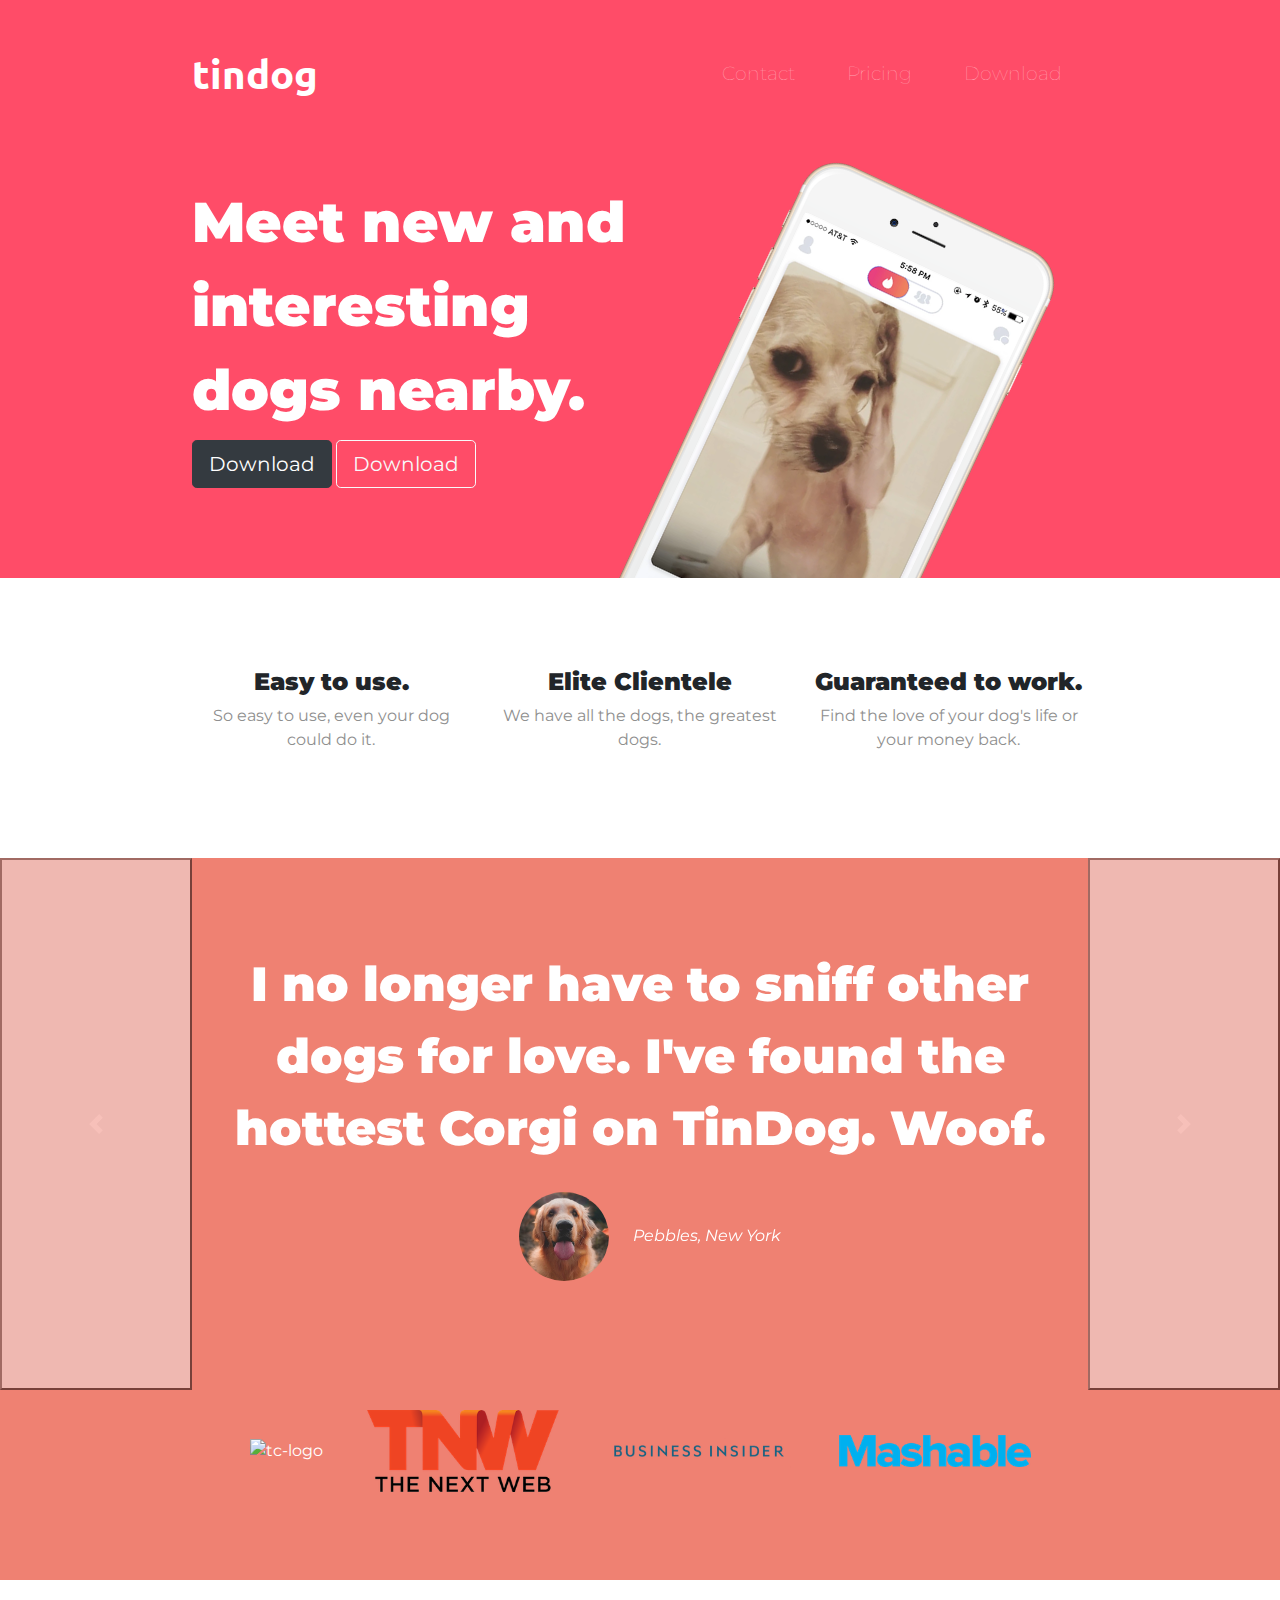
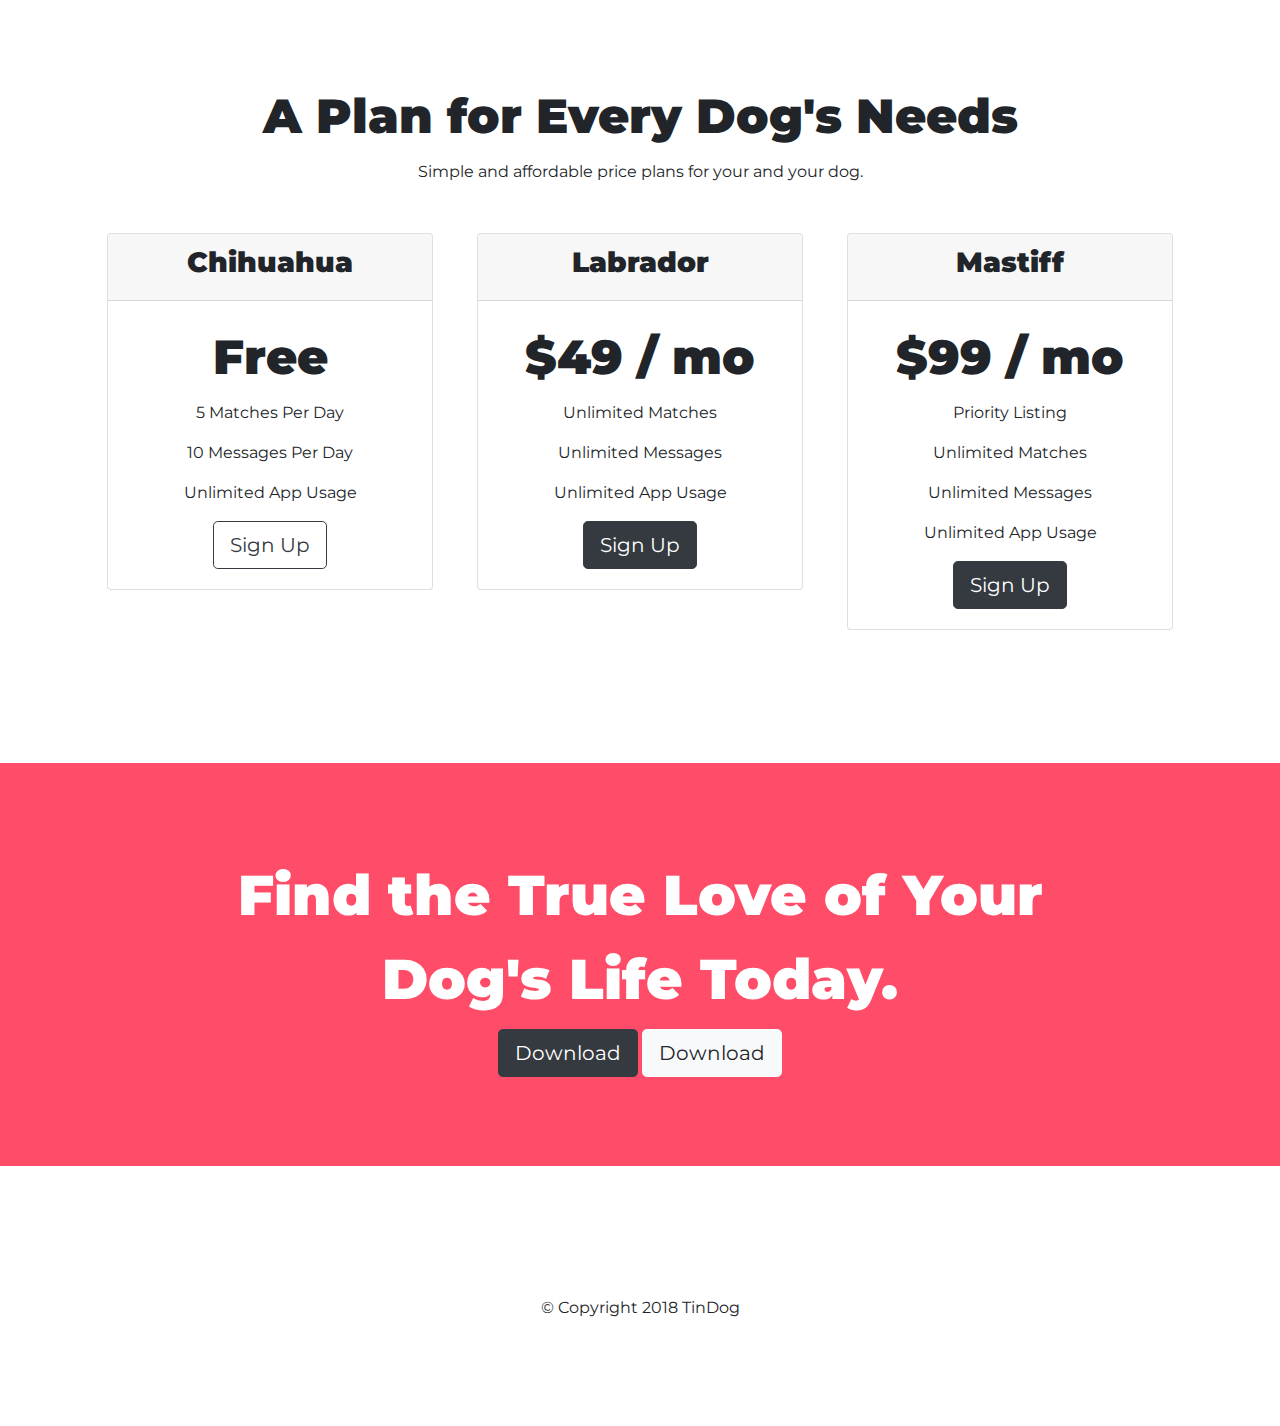
==== commit d07b5123: "Starting code refactoring" ====
--- a/tindog/index.html
+++ b/tindog/index.html
@@ -22,7 +22,7 @@
 <body>
 
 
-  <section id="title">
+  <section class="colored-section"id="title">
   <div class="container-fluid">
     <!-- Nav Bar -->
     <nav class="navbar navbar-expand-lg navbar-dark">
@@ -50,7 +50,7 @@
     <!-- Title -->
     <div class="row">
       <div class="col-lg-6">
-        <h1>Meet new and interesting dogs nearby.</h1>
+        <h1 class="big-heading">Meet new and interesting dogs nearby.</h1>
         <button type="button" class="btn btn-dark btn-lg download-button"><i class="fab fa-apple"></i> Download</button>
         <button type="button" class="btn btn-outline-light btn-lg download-button"><i class="fab fa-google-play"></i> Download</button>
       </div>
@@ -64,28 +64,28 @@
 
   <!-- Features -->
 
-  <section id="features">
+  <section class="white-section" id="features">
     <div class="container-fluid">
-      
+
       <div class="row">
-        <div class="feature-box col-lg-4">
+        <div class="col-lg-4">
           <i class="fas fa-check-circle icon"></i>
-          <h3>Easy to use.</h3>
+          <h3 class="feature-title">Easy to use.</h3>
           <p class="features-p">So easy to use, even your dog could do it.</p>
         </div>
 
-        <div class="feature-box col-lg-4">
+        <div class="col-lg-4">
           <i class="fas fa-bullseye icon"></i>
-          <h3>Elite Clientele</h3>
+          <h3 class="feature-title">Elite Clientele</h3>
           <p class="features-p">We have all the dogs, the greatest dogs.</p>
         </div>
 
-        <div class="feature-box col-lg-4 ">
+        <div class="col-lg-4 ">
           <i class="fas fa-heart icon"></i>
-          <h3>Guaranteed to work.</h3>
+          <h3 class="feature-title">Guaranteed to work.</h3>
           <p class="features-p">Find the love of your dog's life or your money back.</p>
         </div>
-        
+
       </div>
     </div>
   </section>
@@ -93,38 +93,38 @@
 
   <!-- Testimonials -->
 
-  <section id="testimonials">
-
-    <div id="testimonial-carousel" class="carousel slide carousel-dark" data-bs-ride="false">
+  <section class="colored-section" id="testimonials">
+
+    <div id="testimonial-carousel" class="carousel slide carousel-dark" data-ride="false">
       <div class="carousel-inner">
-        <div class="carousel-item active">
-          <h2>I no longer have to sniff other dogs for love. I've found the hottest Corgi on TinDog. Woof.</h2>
+        <div class="carousel-item active container-fluid">
+          <h2 class="testimonial-text">I no longer have to sniff other dogs for love. I've found the hottest Corgi on TinDog. Woof.</h2>
           <img class="testimonials-img" src="images/dog-img.jpg" alt="dog-profile">
-          <em>Pebbles, New York</em>      
-        </div>
-        <div class="carousel-item" >
+          <em>Pebbles, New York</em>
+        </div>
+        <div class="carousel-item container-fluid" >
           <h2 class="testimonial-text">My dog used to be so lonely, but with TinDog's help, they've found the love of their life. I think.</h2>
-          <img class="testimonial-image" src="images/lady-img.jpg" alt="lady-profile">
+          <img class="testimonials-img" src="images/lady-img.jpg" alt="lady-profile">
           <em>Beverly, Illinois</em>
         </div>
       </div>
-      <button class="carousel-control-prev" type="button" data-bs-target="#testimonial-carousel" data-bs-slide="prev">
+      <button class="carousel-control-prev" type="button" data-target="#testimonial-carousel" data-slide="prev">
         <span class="carousel-control-prev-icon"></span>
       </button>
-      <button class="carousel-control-next" type="button" data-bs-target="#testimonial-carousel" data-bs-slide="next">
+      <button class="carousel-control-next" type="button" data-target="#testimonial-carousel" data-slide="next">
         <span class="carousel-control-next-icon"></span>
       </button>
     </div>
 
 
-    
+
 
   </section>
 
 
   <!-- Press -->
 
-  <section id="press">
+  <section class="colored-section" id="press">
     <img class="press-logo" src="images/techcrunch.png" alt="tc-logo">
     <img class="press-logo" src="images/tnw.png" alt="tnw-logo">
     <img class="press-logo" src="images/bizinsider.png" alt="biz-insider-logo">
@@ -135,11 +135,11 @@
 
   <!-- Pricing -->
 
-  <section id="pricing">
-
-    <h2>A Plan for Every Dog's Needs</h2>
+  <section class="white-section" id="pricing">
+
+    <h2 class="section-heading">A Plan for Every Dog's Needs</h2>
     <p>Simple and affordable price plans for your and your dog.</p>
-    
+
     <div class="row">
       <div class="pricing-column col-lg-4 col-md-6">
       <div class="card">
@@ -147,7 +147,7 @@
           <h3>Chihuahua</h3>
         </div>
         <div class="card-body">
-          <h2>Free</h2>
+          <h2 class="pricing-text">Free</h2>
           <p>5 Matches Per Day</p>
           <p>10 Messages Per Day</p>
           <p>Unlimited App Usage</p>
@@ -162,7 +162,7 @@
           <h3>Labrador</h3>
         </div>
         <div class="card-body">
-          <h2>$49 / mo</h2>
+          <h2 class="pricing-text">$49 / mo</h2>
           <p>Unlimited Matches</p>
           <p>Unlimited Messages</p>
           <p>Unlimited App Usage</p>
@@ -177,7 +177,7 @@
           <h3>Mastiff</h3>
         </div>
         <div class="card-body">
-          <h2>$99 / mo</h2>
+          <h2 class="pricing-text">$99 / mo</h2>
           <p>Priority Listing</p>
           <p>Unlimited Matches</p>
           <p>Unlimited Messages</p>
@@ -193,29 +193,29 @@
 
   <!-- Call to Action -->
 
-  <section id="cta">
-   
+  <section class="colored-section" id="cta">
+
     <div class="container-fluid cta-container">
-      <h3 class="cta-h3">Find the True Love of Your Dog's Life Today.</h3>
+      <h3 class="big-heading">Find the True Love of Your Dog's Life Today.</h3>
       <button type="button" class="btn btn-dark btn-lg download-button"><i class="fab fa-apple"></i> Download</button>
-      <button type="button" class="btn btn-light btn-lg download-button"><i class="fab fa-google-play"></i> Download</button>  
-    </div>
-    
+      <button type="button" class="btn btn-light btn-lg download-button"><i class="fab fa-google-play"></i> Download</button>
+    </div>
+
   </section>
 
 
   <!-- Footer -->
 
   <footer id="footer">
-
-    <p class= "footer-p">
-      <i class="fa fa-twitter"></i>
-      <i class="fa fa-facebook"></i>
-      <i class="fa fa-instagram"></i>
-      <i class="fa fa-envelope-o"></i>
-    </p>
-    <p class="footer-p">© Copyright 2018 TinDog</p>
-
+    <div class="container-fluid">
+      <p>
+        <i class="fa fa-twitter"></i>
+        <i class="fa fa-facebook"></i>
+        <i class="fa fa-instagram"></i>
+        <i class="fa fa-envelope-o"></i>
+      </p>
+      <p>© Copyright 2018 TinDog</p>
+    </div>
   </footer>
 
 
--- a/tindog/css/styles.css
+++ b/tindog/css/styles.css
@@ -1,31 +1,42 @@
+/********************* HTML Tags *********************/
 body {
   font-family: "Montserrat";
+  text-align: center;
 }
 
-h1 {
+h1, h2, h3, h4, h5, h6 {
+  font-family: "Montserrat";
+  font-weight: 900;
+}
+
+/***************** Headings *************************/
+.big-heading {
   font-family: "Montserrat";
   font-size: 3.5rem;
   line-height: 1.5;
-  font-weight: 900;
 }
 
-h2 {
-  font-family: "Montserrat";
-  font-size: 3rem;
-  line-height: 1.5;
-  font-weight: 900;
-}
+.section-heading {
+   font-size: 3rem;
+   line-height: 1.5;
+ }
 
-h3 {
-  font-family: "Montserrat";
-  font-size: 1.5rem;
-  padding: 15px 0;
-  font-weight: 900;
-}
+ .container-fluid {
+   padding: 7% 15%;
+ }
 
-.feature-box {
-  text-align: center;
-}
+ /* Sections */
+
+ .white-section {
+  background-color: #fff;
+ }
+
+ .colored-section {
+   background-color: #FF4C68;
+   color: #fff;
+ }
+
+/* Title Section */
 
 .features-p {
   color: #8f8f8f;
@@ -39,10 +50,6 @@
 
 .icon:hover {
   color: #FF4C68;
-}
-
-.container-fluid {
-  padding: 3% 15% 7%;
 }
 
 /* Navigation Bar */
@@ -66,10 +73,9 @@
   font-size: 1.2rem;
 }
 
-#title {
-  background-color: #FF4C68;
-  color: #fff;
-  padding-bottom: 7%;
+#title .container-fluid {
+  padding: 3% 15% 7%;
+  text-align: left;
 }
 
 /* Download Buttons */
@@ -88,18 +94,18 @@
 /* Features Section */
 
 #features {
-  padding: 7% 7%;
-  background-color: white;
   position: relative;
   z-index: 1;
 }
 
+.feature-title {
+  font-size: 1.5rem;
+}
+
 /* Testimonials Section */
 
-#testimonials {
-  text-align: center;
-  background-color:#EF8172;
-  color: #fff;
+#testimonials, #press {
+  background-color: #ef8172;
 }
 
 .testimonials-img {
@@ -108,15 +114,14 @@
   margin: 20px;
 }
 
-.carousel-item {
-  padding: 7% 15%;
+.testimonial-text {
+  font-size: 3rem;
+  line-height: 1.5;
 }
 
 /* Press Section */
 
 #press {
-  background-color: #EF8172;
-  text-align: center;
   padding-bottom: 3%;
 }
 
@@ -129,26 +134,18 @@
 
 #pricing {
   padding: 100px;
-  text-align: center;
 }
 
 .pricing-column {
   padding: 3% 2%;
 }
 
-/* Call to Action Section */
-
-#cta {
-  background-color: #FF4C68;
-  color: #fff;
-  padding: 7% 15%;
-  text-align: center;
+.pricing-text {
+  font-size: 3rem;
+  line-height: 1.5;
 }
 
-.cta-h3 {
-  font-size: 3.5rem;
-  margin: 20px 20px 50px;
-}
+/* Call to Action Section */
 
 .cta-container {
   width: 100%;
@@ -158,12 +155,6 @@
 
 .footer {
   background-color: #fff;
-  text-align: center;
-  padding: 7% 15%;
-}
-
-.footer-p {
-  text-align: center;
 }
 
 .fa {
@@ -179,4 +170,4 @@
   #title {
     text-align: center;
   }
-}+}
